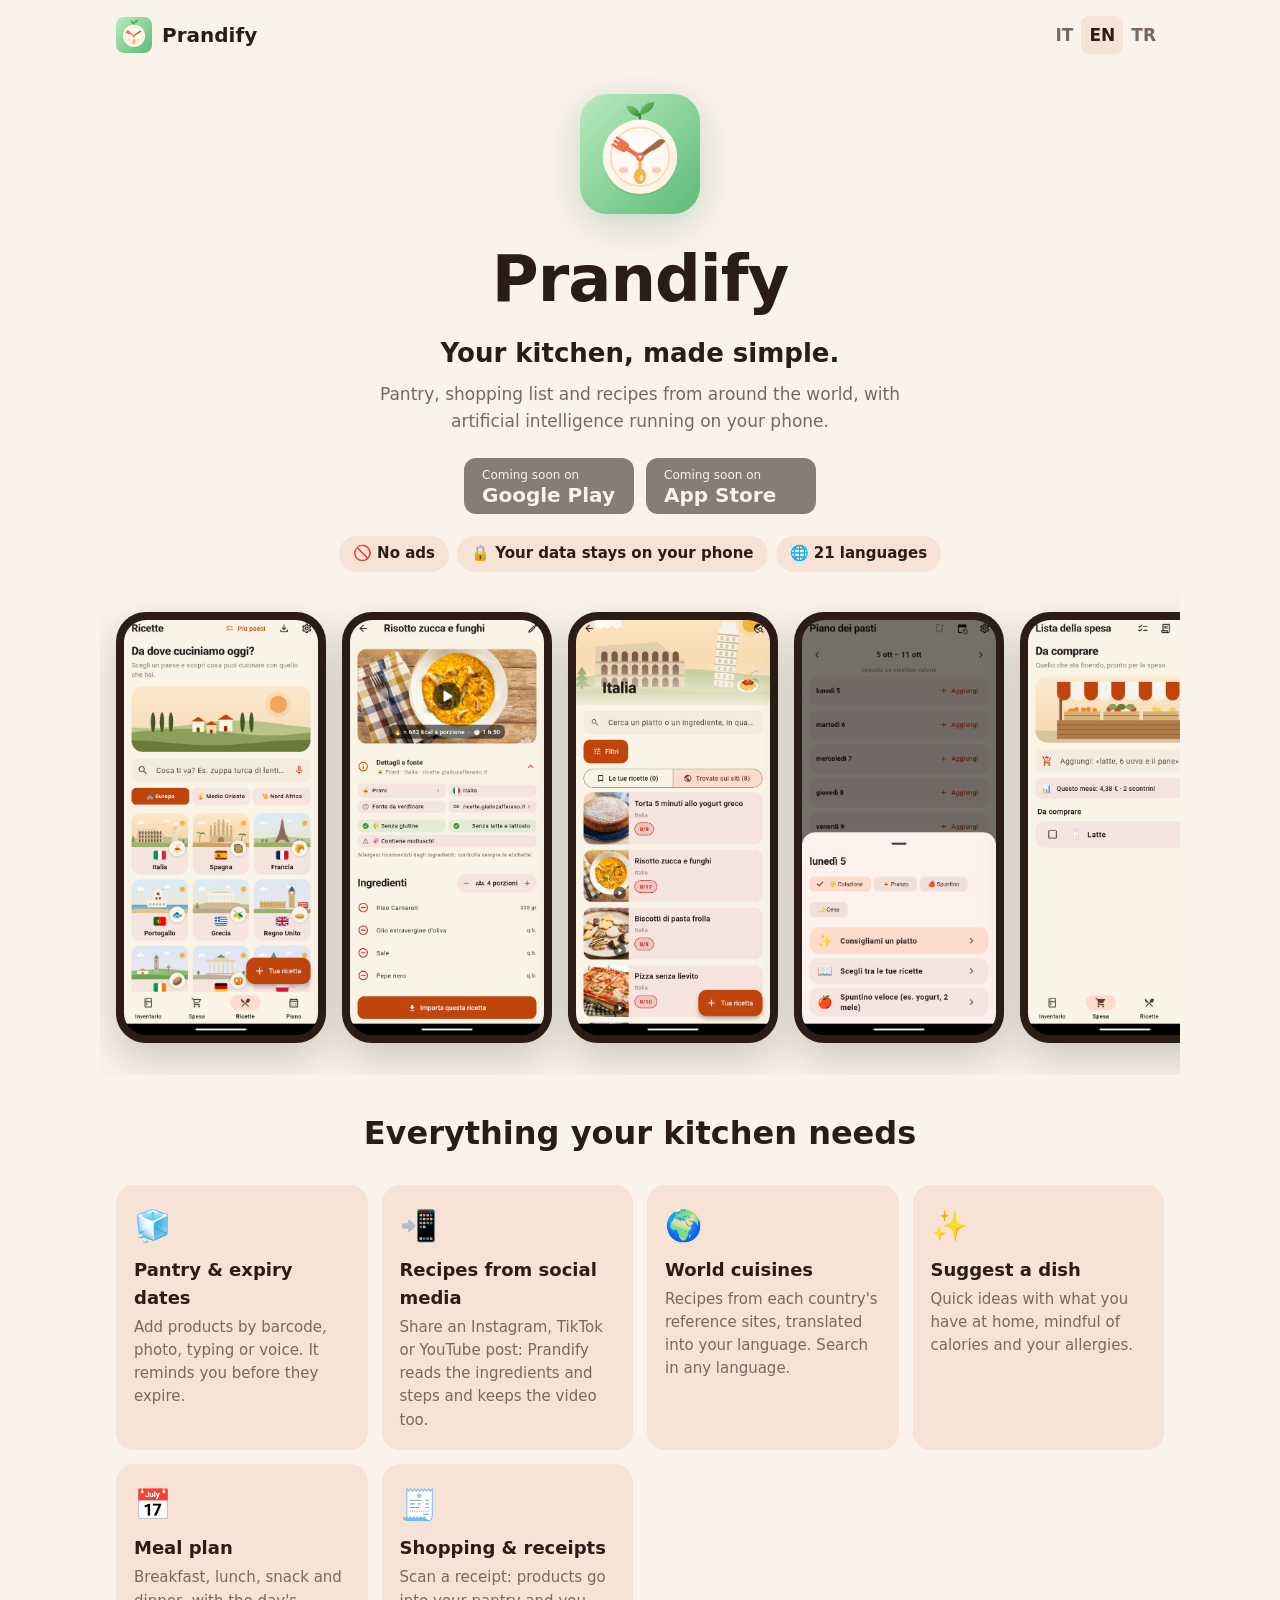
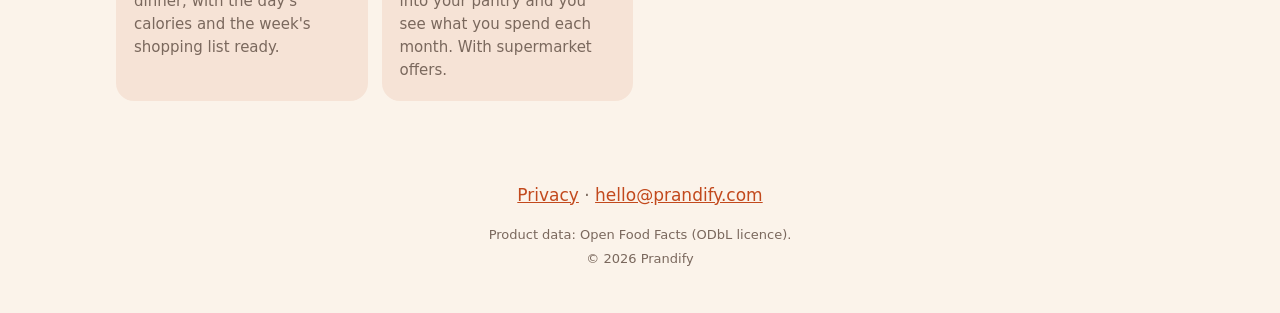
==== index.html @ 636eebac "Sito Prandify: vetrina e privacy" ====
<!doctype html>
<html lang="it">
<head>
  <meta charset="utf-8">
  <meta name="viewport" content="width=device-width, initial-scale=1">
  <title>Prandify — dispensa, spesa e ricette dal mondo</title>
  <meta name="description" content="Prandify: la tua dispensa, la lista della spesa e ricette da tutto il mondo, con l'intelligenza artificiale sul telefono. Gratis, senza pubblicità.">
  <link rel="icon" href="img/logo.svg" type="image/svg+xml">
  <link rel="apple-touch-icon" href="img/apple-touch-icon.png">
  <meta property="og:title" content="Prandify">
  <meta property="og:description" content="Dispensa, spesa e ricette dal mondo, con l'IA sul tuo telefono.">
  <meta property="og:image" content="https://prandify.com/img/logo.png">
  <link rel="stylesheet" href="style.css">
</head>
<body>
  <header class="top">
    <a class="brand" href="./"><img src="img/logo.svg" alt="" width="36" height="36"> Prandify</a>
    <nav class="langs" aria-label="Language">
      <button data-lang="it">IT</button><button data-lang="en">EN</button><button data-lang="tr">TR</button>
    </nav>
  </header>

  <main>
    <section class="hero">
      <img class="hero-logo" src="img/logo.svg" alt="Prandify" width="120" height="120">
      <h1>Prandify</h1>
      <p class="tagline" data-i18n="tagline"></p>
      <p class="sub" data-i18n="sub"></p>
      <div class="stores">
        <a class="store disabled" aria-disabled="true"><span class="store-small" data-i18n="soon"></span><span class="store-big">Google Play</span></a>
        <a class="store disabled" aria-disabled="true"><span class="store-small" data-i18n="soon"></span><span class="store-big">App Store</span></a>
      </div>
      <ul class="promises">
        <li data-i18n="p1"></li><li data-i18n="p2"></li><li data-i18n="p3"></li>
      </ul>
    </section>

    <section class="shots" aria-label="Screenshots">
      <div class="phone"><img src="img/recipes.jpg" alt="" loading="lazy"></div>
      <div class="phone"><img src="img/recipe.jpg" alt="" loading="lazy"></div>
      <div class="phone"><img src="img/country.jpg" alt="" loading="lazy"></div>
      <div class="phone"><img src="img/plan.jpg" alt="" loading="lazy"></div>
      <div class="phone"><img src="img/shopping.jpg" alt="" loading="lazy"></div>
    </section>

    <section class="features">
      <h2 data-i18n="featTitle"></h2>
      <div class="grid">
        <article><span>🧊</span><h3 data-i18n="f1t"></h3><p data-i18n="f1"></p></article>
        <article><span>📲</span><h3 data-i18n="f2t"></h3><p data-i18n="f2"></p></article>
        <article><span>🌍</span><h3 data-i18n="f3t"></h3><p data-i18n="f3"></p></article>
        <article><span>✨</span><h3 data-i18n="f4t"></h3><p data-i18n="f4"></p></article>
        <article><span>📅</span><h3 data-i18n="f5t"></h3><p data-i18n="f5"></p></article>
        <article><span>🧾</span><h3 data-i18n="f6t"></h3><p data-i18n="f6"></p></article>
      </div>
    </section>
  </main>

  <footer>
    <p><a href="privacy.html" data-i18n="privacy"></a> · <a href="mailto:hello@prandify.com">hello@prandify.com</a></p>
    <p class="small" data-i18n="off"></p>
    <p class="small">© 2026 Prandify</p>
  </footer>

  <script>
    const T = {
      it: {
        tagline: "La tua cucina, più semplice.",
        sub: "Dispensa, lista della spesa e ricette da tutto il mondo, con l'intelligenza artificiale che gira sul tuo telefono.",
        soon: "Presto su",
        p1: "🚫 Niente pubblicità", p2: "🔒 I tuoi dati restano sul telefono", p3: "🌐 21 lingue",
        featTitle: "Tutto quello che serve in cucina",
        f1t: "Dispensa e scadenze", f1: "Aggiungi i prodotti con il codice a barre, una foto, scrivendo o a voce. Ti avvisa prima che scadano.",
        f2t: "Ricette dai social", f2: "Condividi un reel di Instagram, TikTok o YouTube: Prandify legge ingredienti e passaggi e salva anche il video.",
        f3t: "Cucine del mondo", f3: "Ricette dai siti di riferimento di ogni paese, tradotte nella tua lingua. Cerca anche in lingue diverse.",
        f4t: "Consigliami un piatto", f4: "Idee veloci con quello che hai in casa, attente alle calorie e alle tue allergie.",
        f5t: "Piano dei pasti", f5: "Colazione, pranzo, spuntino e cena, con le calorie del giorno e la spesa della settimana pronta.",
        f6t: "Spesa e scontrini", f6: "Leggi lo scontrino: i prodotti vanno in dispensa e vedi quanto spendi ogni mese. Con le offerte dei supermercati.",
        privacy: "Privacy",
        off: "Dati dei prodotti: Open Food Facts (licenza ODbL)."
      },
      en: {
        tagline: "Your kitchen, made simple.",
        sub: "Pantry, shopping list and recipes from around the world, with artificial intelligence running on your phone.",
        soon: "Coming soon on",
        p1: "🚫 No ads", p2: "🔒 Your data stays on your phone", p3: "🌐 21 languages",
        featTitle: "Everything your kitchen needs",
        f1t: "Pantry & expiry dates", f1: "Add products by barcode, photo, typing or voice. It reminds you before they expire.",
        f2t: "Recipes from social media", f2: "Share an Instagram, TikTok or YouTube post: Prandify reads the ingredients and steps and keeps the video too.",
        f3t: "World cuisines", f3: "Recipes from each country's reference sites, translated into your language. Search in any language.",
        f4t: "Suggest a dish", f4: "Quick ideas with what you have at home, mindful of calories and your allergies.",
        f5t: "Meal plan", f5: "Breakfast, lunch, snack and dinner, with the day's calories and the week's shopping list ready.",
        f6t: "Shopping & receipts", f6: "Scan a receipt: products go into your pantry and you see what you spend each month. With supermarket offers.",
        privacy: "Privacy",
        off: "Product data: Open Food Facts (ODbL licence)."
      },
      tr: {
        tagline: "Mutfağın, daha kolay.",
        sub: "Kiler, alışveriş listesi ve dünyanın dört bir yanından tarifler; yapay zekâ doğrudan telefonunda çalışır.",
        soon: "Yakında",
        p1: "🚫 Reklam yok", p2: "🔒 Verilerin telefonunda kalır", p3: "🌐 21 dil",
        featTitle: "Mutfakta ihtiyacın olan her şey",
        f1t: "Kiler ve son kullanma tarihleri", f1: "Ürünleri barkodla, fotoğrafla, yazarak ya da sesle ekle. Bozulmadan önce hatırlatır.",
        f2t: "Sosyal medyadan tarifler", f2: "Instagram, TikTok veya YouTube paylaşımını gönder: Prandify malzemeleri ve adımları okur, videoyu da saklar.",
        f3t: "Dünya mutfakları", f3: "Her ülkenin başlıca sitelerinden tarifler, kendi dilinde. İstediğin dilde ara.",
        f4t: "Bana bir yemek öner", f4: "Evdekilerle hızlı fikirler; kalorine ve alerjilerine dikkat eder.",
        f5t: "Yemek planı", f5: "Kahvaltı, öğle, ara öğün ve akşam; günün kalorisi ve haftanın alışveriş listesi hazır.",
        f6t: "Alışveriş ve fişler", f6: "Fişi okut: ürünler kilere geçer, her ay ne kadar harcadığını görürsün. Market indirimleriyle.",
        privacy: "Gizlilik",
        off: "Ürün verileri: Open Food Facts (ODbL lisansı)."
      }
    };
    function setLang(l) {
      const t = T[l] || T.en;
      document.documentElement.lang = l;
      document.querySelectorAll('[data-i18n]').forEach(e => { e.textContent = t[e.dataset.i18n] || ''; });
      document.querySelectorAll('.langs button').forEach(b => b.classList.toggle('on', b.dataset.lang === l));
      try { localStorage.setItem('lang', l); } catch (_) {}
    }
    document.querySelectorAll('.langs button').forEach(b => b.onclick = () => setLang(b.dataset.lang));
    let saved = null;
    try { saved = localStorage.getItem('lang'); } catch (_) {}
    const nav = (navigator.language || 'en').slice(0, 2);
    setLang(saved || (T[nav] ? nav : 'en'));
  </script>
</body>
</html>
---- style.css ----
:root {
  --bg: #fbf3ea;
  --card: #f6e3d6;
  --text: #2b1d16;
  --muted: #7a685d;
  --accent: #c2491d;
  --green: #5dbb7a;
}
@media (prefers-color-scheme: dark) {
  :root { --bg: #1d1714; --card: #2c221d; --text: #f6ece4; --muted: #b9a79b; --accent: #f07a4b; }
}
* { box-sizing: border-box; }
body {
  margin: 0;
  background: var(--bg);
  color: var(--text);
  font: 17px/1.55 system-ui, -apple-system, "Segoe UI", Roboto, sans-serif;
}
a { color: var(--accent); }
.top {
  display: flex; align-items: center; justify-content: space-between;
  max-width: 1080px; margin: 0 auto; padding: 16px;
}
.brand { display: flex; align-items: center; gap: 10px; font-weight: 800; font-size: 20px; color: var(--text); text-decoration: none; }
.langs button {
  border: 0; background: transparent; color: var(--muted); font: inherit; font-weight: 700;
  padding: 6px 8px; border-radius: 8px; cursor: pointer;
}
.langs button.on { background: var(--card); color: var(--text); }

.hero { max-width: 720px; margin: 0 auto; padding: 24px 16px 8px; text-align: center; }
.hero-logo { filter: drop-shadow(0 10px 20px rgba(46, 125, 79, .25)); }
.hero h1 { font-size: clamp(40px, 8vw, 64px); margin: 8px 0 0; letter-spacing: -1px; }
.tagline { font-size: clamp(20px, 4vw, 26px); font-weight: 700; margin: 4px 0 8px; }
.sub { color: var(--muted); margin: 0 auto 24px; max-width: 560px; }
.stores { display: flex; gap: 12px; justify-content: center; flex-wrap: wrap; }
.store {
  display: flex; flex-direction: column; align-items: flex-start; min-width: 170px;
  padding: 8px 18px; border-radius: 12px; background: var(--text); color: var(--bg); text-decoration: none;
}
.store.disabled { opacity: .55; cursor: default; }
.store-small { font-size: 12px; }
.store-big { font-size: 20px; font-weight: 800; line-height: 1.1; }
.promises { list-style: none; padding: 0; margin: 22px 0 0; display: flex; gap: 8px; justify-content: center; flex-wrap: wrap; }
.promises li { background: var(--card); border-radius: 999px; padding: 6px 14px; font-size: 15px; font-weight: 600; }

.shots {
  display: flex; gap: 16px; overflow-x: auto; scroll-snap-type: x mandatory;
  padding: 32px 16px; max-width: 1080px; margin: 0 auto;
}
.phone {
  flex: 0 0 auto; width: 210px; scroll-snap-align: center;
  border: 8px solid #2b1d16; border-radius: 30px; overflow: hidden; background: #000;
  box-shadow: 0 16px 40px rgba(0, 0, 0, .18);
}
.phone img { display: block; width: 100%; height: auto; }

.features { max-width: 1080px; margin: 0 auto; padding: 8px 16px 40px; }
.features h2 { text-align: center; font-size: clamp(24px, 5vw, 32px); }
.grid { display: grid; grid-template-columns: repeat(auto-fit, minmax(240px, 1fr)); gap: 14px; }
.grid article { background: var(--card); border-radius: 18px; padding: 18px; }
.grid span { font-size: 30px; }
.grid h3 { margin: 6px 0 4px; font-size: 18px; }
.grid p { margin: 0; color: var(--muted); font-size: 15px; }

footer { text-align: center; padding: 24px 16px 40px; color: var(--muted); }
footer .small { font-size: 13px; margin: 4px 0; }

/* Privacy */
.doc { max-width: 760px; margin: 0 auto; padding: 8px 16px 40px; }
.doc h1 { font-size: 32px; }
.doc h2 { font-size: 20px; margin-top: 28px; }
.doc p, .doc li { color: var(--text); }
.doc .meta { color: var(--muted); font-size: 14px; }
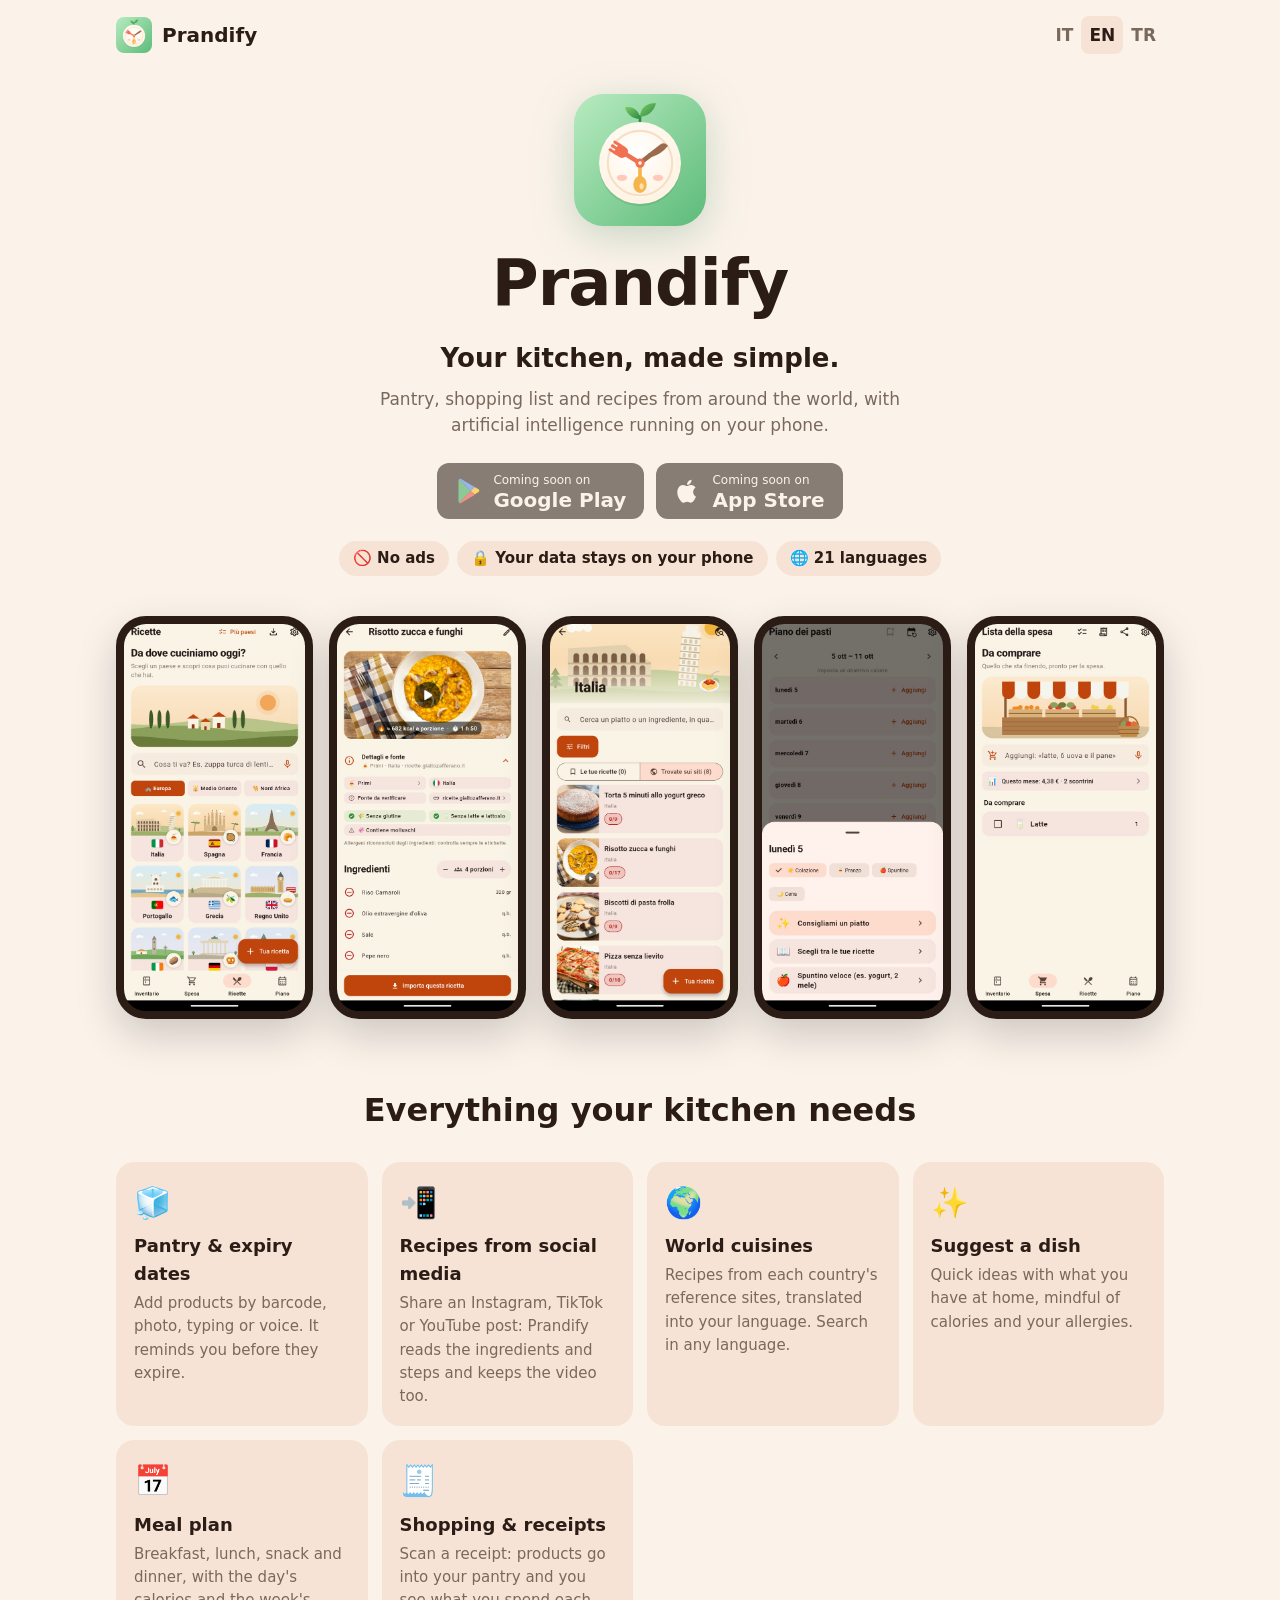
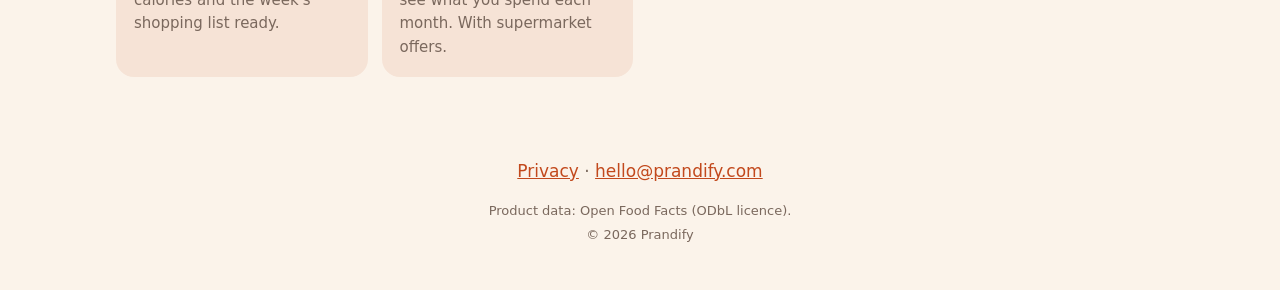
==== commit 2659914e: "Logo animato, icone degli store, screenshot interi" ====
--- a/index.html
+++ b/index.html
@@ -22,13 +22,52 @@
 
   <main>
     <section class="hero">
-      <img class="hero-logo" src="img/logo.svg" alt="Prandify" width="120" height="120">
+      <div class="hero-logo"><svg class="logo-anim" role="img" aria-label="Prandify" xmlns="http://www.w3.org/2000/svg" viewBox="0 0 1024 1024">
+  <defs>
+    <linearGradient id="bg" x1="0" y1="0" x2="1" y2="1">
+      <stop offset="0" stop-color="#B8EBC0"/><stop offset="1" stop-color="#5DBB7A"/>
+    </linearGradient>
+    <radialGradient id="plate" cx="0.45" cy="0.38" r="0.75">
+      <stop offset="0" stop-color="#FFFFFF"/><stop offset="1" stop-color="#FFF0DC"/>
+    </radialGradient>
+    <linearGradient id="leaf" x1="0" y1="0" x2="1" y2="1">
+      <stop offset="0" stop-color="#7CCB63"/><stop offset="1" stop-color="#2F8A46"/>
+    </linearGradient>
+  </defs>
+  <rect width="1024" height="1024" rx="230" fill="url(#bg)"/>
+  <path d="M512 232 C512 205 512 190 512 172" stroke="#2F8A46" stroke-width="20" fill="none" stroke-linecap="round"/>
+  <path d="M512 192 C460 194 410 162 396 102 C460 92 510 132 512 192 Z" fill="url(#leaf)"/>
+  <path d="M512 176 C566 176 620 138 636 72 C566 64 514 108 512 176 Z" fill="url(#leaf)"/>
+  <circle cx="512" cy="552" r="318" fill="#2E7D4F" opacity="0.18"/>
+  <circle cx="512" cy="536" r="318" fill="url(#plate)"/>
+  <circle cx="512" cy="536" r="250" fill="none" stroke="#F6DFC4" stroke-width="16"/>
+  <ellipse cx="372" cy="650" rx="40" ry="24" fill="#FFB4A2" opacity="0.7"/>
+  <ellipse cx="652" cy="650" rx="40" ry="24" fill="#FFB4A2" opacity="0.7"/>
+  <g class="hand hand-fork"><g transform="rotate(-58 512 536)" fill="#F27052">
+    <rect x="494" y="390" width="36" height="150" rx="18"/>
+    <path d="M466 318 h92 v52 q0 46 -46 46 q-46 0 -46 -46 z"/>
+    <rect x="466" y="272" width="22" height="70" rx="11"/>
+    <rect x="501" y="272" width="22" height="70" rx="11"/>
+    <rect x="536" y="272" width="22" height="70" rx="11"/>
+  </g></g>
+  <g class="hand hand-knife"><g transform="rotate(52 512 536)" fill="#9C6B4E">
+    <rect x="494" y="420" width="36" height="120" rx="18"/>
+    <path d="M494 440 V330 Q494 286 540 282 Q560 360 530 440 Z"/>
+  </g></g>
+  <g class="hand hand-spoon"><g transform="rotate(180 512 536)" fill="#F6B44C">
+    <rect x="498" y="420" width="28" height="120" rx="14"/>
+    <ellipse cx="512" cy="370" rx="52" ry="66"/>
+    <ellipse cx="500" cy="356" rx="16" ry="24" fill="#FFF3D6" opacity="0.7"/>
+  </g></g>
+  <circle cx="512" cy="536" r="36" fill="#F27052"/>
+  <circle cx="512" cy="536" r="14" fill="#FFF6EA"/>
+</svg></div>
       <h1>Prandify</h1>
       <p class="tagline" data-i18n="tagline"></p>
       <p class="sub" data-i18n="sub"></p>
       <div class="stores">
-        <a class="store disabled" aria-disabled="true"><span class="store-small" data-i18n="soon"></span><span class="store-big">Google Play</span></a>
-        <a class="store disabled" aria-disabled="true"><span class="store-small" data-i18n="soon"></span><span class="store-big">App Store</span></a>
+        <a class="store disabled" aria-disabled="true"><svg class="store-ico" viewBox="0 0 24 24" aria-hidden="true"><path fill="#34A853" d="M3.6 1.8 13.4 12 3.6 22.2c-.4-.3-.6-.8-.6-1.4V3.2c0-.6.2-1.1.6-1.4z"/><path fill="#FBBC04" d="m16.8 8.6 3.4 2c.9.5.9 1.8 0 2.3l-3.4 2L13.4 12z"/><path fill="#4285F4" d="M3.6 1.8c.4-.3 1-.4 1.6-.1L16.8 8.6 13.4 12z"/><path fill="#EA4335" d="M13.4 12l3.4 3.4L5.2 22.3c-.6.3-1.2.2-1.6-.1z"/></svg><span class="store-txt"><span class="store-small" data-i18n="soon"></span><span class="store-big">Google Play</span></span></a>
+        <a class="store disabled" aria-disabled="true"><svg class="store-ico" viewBox="0 0 24 24" aria-hidden="true"><path fill="currentColor" d="M16.4 12.7c0-2.5 2-3.7 2.1-3.8-1.2-1.7-3-1.9-3.6-2-1.5-.2-3 .9-3.8.9-.8 0-2-.9-3.3-.9-1.7 0-3.3 1-4.1 2.5-1.8 3.1-.5 7.6 1.3 10.1.8 1.2 1.8 2.6 3.1 2.5 1.2 0 1.7-.8 3.2-.8s1.9.8 3.2.8c1.3 0 2.2-1.2 3-2.4.9-1.4 1.3-2.7 1.3-2.8 0 0-2.4-1-2.4-4.1zM14 5.3c.7-.8 1.1-1.9 1-3-1 0-2.1.7-2.8 1.5-.6.7-1.2 1.8-1 2.9 1.1.1 2.1-.6 2.8-1.4z"/></svg><span class="store-txt"><span class="store-small" data-i18n="soon"></span><span class="store-big">App Store</span></span></a>
       </div>
       <ul class="promises">
         <li data-i18n="p1"></li><li data-i18n="p2"></li><li data-i18n="p3"></li>
--- a/style.css
+++ b/style.css
@@ -29,27 +29,38 @@
 .langs button.on { background: var(--card); color: var(--text); }
 
 .hero { max-width: 720px; margin: 0 auto; padding: 24px 16px 8px; text-align: center; }
-.hero-logo { filter: drop-shadow(0 10px 20px rgba(46, 125, 79, .25)); }
+.hero-logo { width: 132px; height: 132px; margin: 0 auto; filter: drop-shadow(0 10px 20px rgba(46, 125, 79, .25)); }
+.logo-anim { width: 100%; height: 100%; display: block; }
+/* Le posate girano una volta come lancette, poi si fermano al loro posto. */
+.logo-anim .hand { transform-box: view-box; transform-origin: 512px 536px; animation: spin 1.8s cubic-bezier(.45, 0, .2, 1) .3s 1 both; }
+.logo-anim .hand-fork { animation-duration: 2.2s; }
+.logo-anim .hand-knife { animation-duration: 1.8s; animation-name: spin2; }
+.logo-anim .hand-spoon { animation-duration: 1.4s; animation-name: spin3; }
+@keyframes spin { from { transform: rotate(-360deg); } to { transform: rotate(0); } }
+@keyframes spin2 { from { transform: rotate(-720deg); } to { transform: rotate(0); } }
+@keyframes spin3 { from { transform: rotate(-1080deg); } to { transform: rotate(0); } }
+@media (prefers-reduced-motion: reduce) { .logo-anim .hand { animation: none; } }
 .hero h1 { font-size: clamp(40px, 8vw, 64px); margin: 8px 0 0; letter-spacing: -1px; }
 .tagline { font-size: clamp(20px, 4vw, 26px); font-weight: 700; margin: 4px 0 8px; }
 .sub { color: var(--muted); margin: 0 auto 24px; max-width: 560px; }
 .stores { display: flex; gap: 12px; justify-content: center; flex-wrap: wrap; }
 .store {
-  display: flex; flex-direction: column; align-items: flex-start; min-width: 170px;
+  display: flex; align-items: center; gap: 10px; min-width: 180px;
   padding: 8px 18px; border-radius: 12px; background: var(--text); color: var(--bg); text-decoration: none;
 }
 .store.disabled { opacity: .55; cursor: default; }
+.store-ico { width: 28px; height: 28px; flex: 0 0 28px; }
+.store-txt { display: flex; flex-direction: column; align-items: flex-start; }
 .store-small { font-size: 12px; }
 .store-big { font-size: 20px; font-weight: 800; line-height: 1.1; }
 .promises { list-style: none; padding: 0; margin: 22px 0 0; display: flex; gap: 8px; justify-content: center; flex-wrap: wrap; }
 .promises li { background: var(--card); border-radius: 999px; padding: 6px 14px; font-size: 15px; font-weight: 600; }
 
 .shots {
-  display: flex; gap: 16px; overflow-x: auto; scroll-snap-type: x mandatory;
+  display: grid; grid-template-columns: repeat(auto-fit, minmax(150px, 1fr)); gap: 16px;
   padding: 32px 16px; max-width: 1080px; margin: 0 auto;
 }
 .phone {
-  flex: 0 0 auto; width: 210px; scroll-snap-align: center;
   border: 8px solid #2b1d16; border-radius: 30px; overflow: hidden; background: #000;
   box-shadow: 0 16px 40px rgba(0, 0, 0, .18);
 }
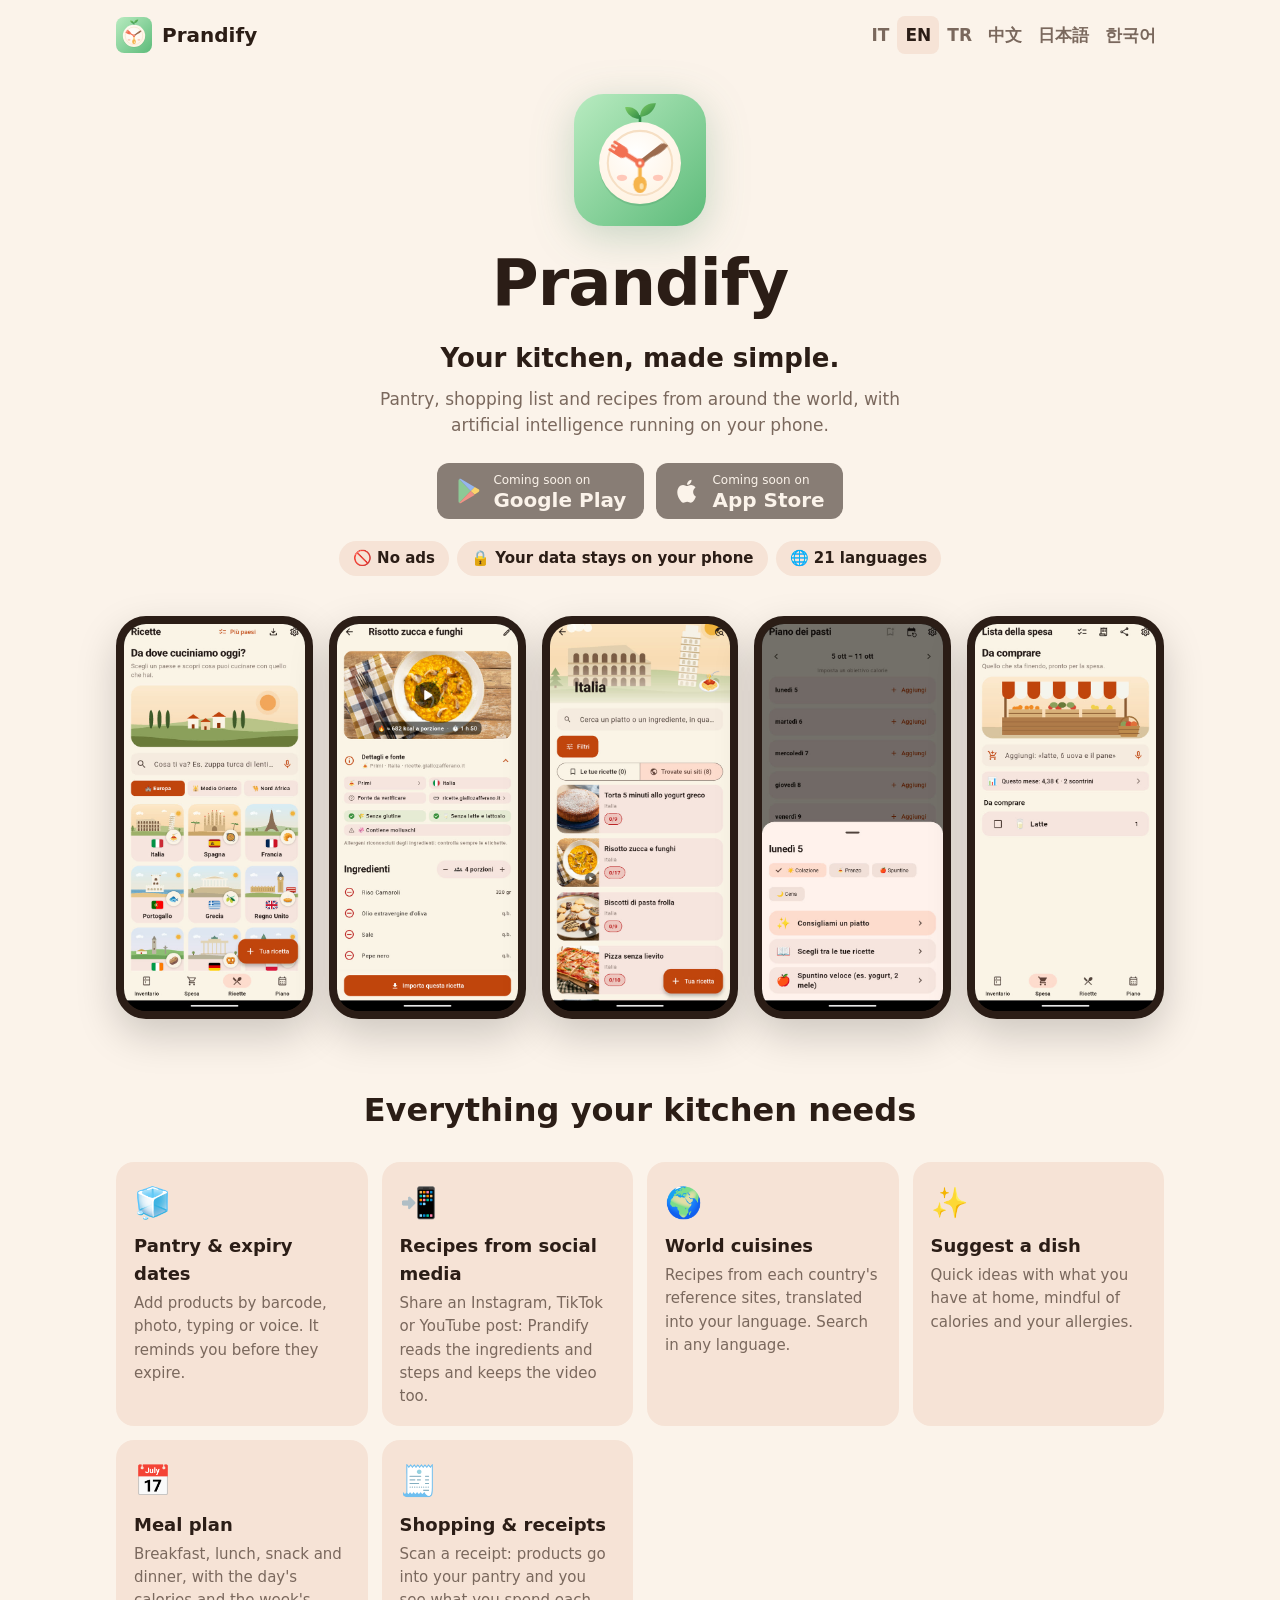
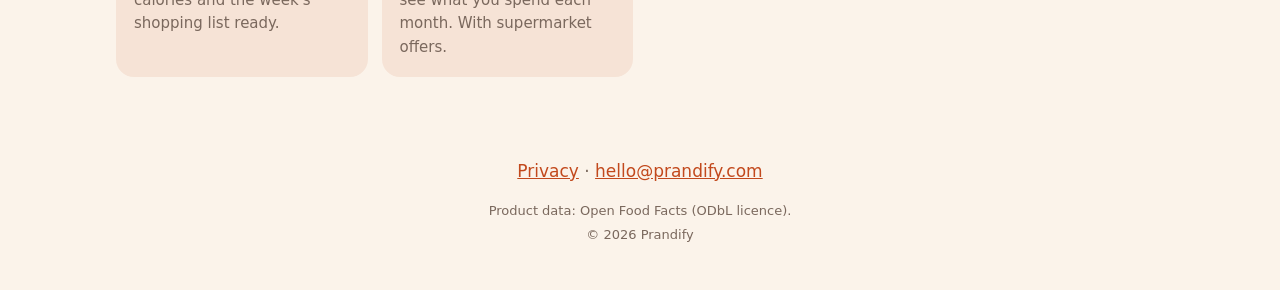
==== commit 685f824d: "Cinese, giapponese e coreano, con il logo a bacchette che gira al cambio lingua" ====
--- a/index.html
+++ b/index.html
@@ -14,9 +14,9 @@
 </head>
 <body>
   <header class="top">
-    <a class="brand" href="./"><img src="img/logo.svg" alt="" width="36" height="36"> Prandify</a>
+    <a class="brand" href="./"><img class="brand-logo" src="img/logo.svg" alt="" width="36" height="36"> Prandify</a>
     <nav class="langs" aria-label="Language">
-      <button data-lang="it">IT</button><button data-lang="en">EN</button><button data-lang="tr">TR</button>
+      <button data-lang="it">IT</button><button data-lang="en">EN</button><button data-lang="tr">TR</button><button data-lang="zh">中文</button><button data-lang="ja">日本語</button><button data-lang="ko">한국어</button>
     </nav>
   </header>
 
@@ -33,6 +33,9 @@
     <linearGradient id="leaf" x1="0" y1="0" x2="1" y2="1">
       <stop offset="0" stop-color="#7CCB63"/><stop offset="1" stop-color="#2F8A46"/>
     </linearGradient>
+    <linearGradient id="wood" x1="0" y1="0" x2="1" y2="0">
+      <stop offset="0" stop-color="#D49A68"/><stop offset="1" stop-color="#A86E43"/>
+    </linearGradient>
   </defs>
   <rect width="1024" height="1024" rx="230" fill="url(#bg)"/>
   <path d="M512 232 C512 205 512 190 512 172" stroke="#2F8A46" stroke-width="20" fill="none" stroke-linecap="round"/>
@@ -43,6 +46,7 @@
   <circle cx="512" cy="536" r="250" fill="none" stroke="#F6DFC4" stroke-width="16"/>
   <ellipse cx="372" cy="650" rx="40" ry="24" fill="#FFB4A2" opacity="0.7"/>
   <ellipse cx="652" cy="650" rx="40" ry="24" fill="#FFB4A2" opacity="0.7"/>
+  <g class="set set-cutlery">
   <g class="hand hand-fork"><g transform="rotate(-58 512 536)" fill="#F27052">
     <rect x="494" y="390" width="36" height="150" rx="18"/>
     <path d="M466 318 h92 v52 q0 46 -46 46 q-46 0 -46 -46 z"/>
@@ -59,6 +63,19 @@
     <ellipse cx="512" cy="370" rx="52" ry="66"/>
     <ellipse cx="500" cy="356" rx="16" ry="24" fill="#FFF3D6" opacity="0.7"/>
   </g></g>
+  </g>
+  <g class="set set-sticks">
+  <g class="hand hand-s1"><g transform="rotate(-58 512 536)">
+    <path d="M492 590 Q492 604 512 604 Q532 604 532 590 L522 335 Q512 321 502 335 Z" fill="url(#wood)"/>
+    <rect x="493" y="470" width="38" height="22" rx="6" fill="#F27052"/>
+    <rect x="495" y="500" width="34" height="8" rx="4" fill="#F27052" opacity="0.8"/>
+  </g></g>
+  <g class="hand hand-s2"><g transform="rotate(52 512 536)">
+    <path d="M492 590 Q492 604 512 604 Q532 604 532 590 L522 275 Q512 261 502 275 Z" fill="url(#wood)"/>
+    <rect x="493" y="470" width="38" height="22" rx="6" fill="#F27052"/>
+    <rect x="495" y="500" width="34" height="8" rx="4" fill="#F27052" opacity="0.8"/>
+  </g></g>
+  </g>
   <circle cx="512" cy="536" r="36" fill="#F27052"/>
   <circle cx="512" cy="536" r="14" fill="#FFF6EA"/>
 </svg></div>
@@ -147,11 +164,73 @@
         f6t: "Alışveriş ve fişler", f6: "Fişi okut: ürünler kilere geçer, her ay ne kadar harcadığını görürsün. Market indirimleriyle.",
         privacy: "Gizlilik",
         off: "Ürün verileri: Open Food Facts (ODbL lisansı)."
+      },
+      zh: {
+        tagline: "让厨房更简单。",
+        sub: "食品储藏、购物清单和来自世界各地的食谱，人工智能直接在你的手机上运行。",
+        soon: "即将上架",
+        p1: "🚫 无广告", p2: "🔒 数据保存在你的手机上", p3: "🌐 21 种语言",
+        featTitle: "厨房所需，一应俱全",
+        f1t: "储藏与保质期", f1: "扫描条形码、拍照、打字或语音添加食品。过期前会提醒你。",
+        f2t: "来自社交媒体的食谱", f2: "分享 Instagram、TikTok 或 YouTube 内容：Prandify 读取食材和步骤，还会保存视频。",
+        f3t: "世界美食", f3: "来自各国权威网站的食谱，翻译成你的语言。可用任何语言搜索。",
+        f4t: "给我推荐一道菜", f4: "用家里现有的食材快速获得灵感，兼顾卡路里和你的过敏原。",
+        f5t: "膳食计划", f5: "早餐、午餐、加餐和晚餐，附每日卡路里，一周的购物清单也已备好。",
+        f6t: "购物与小票", f6: "扫描小票：商品自动进入储藏，每月花费一目了然。还有超市优惠。",
+        privacy: "隐私",
+        off: "产品数据：Open Food Facts（ODbL 许可）。"
+      },
+      ja: {
+        tagline: "キッチンを、もっとシンプルに。",
+        sub: "食品ストック、買い物リスト、世界中のレシピ。AI はあなたのスマホの中で動きます。",
+        soon: "近日公開",
+        p1: "🚫 広告なし", p2: "🔒 データはスマホの中だけ", p3: "🌐 21 言語",
+        featTitle: "キッチンに必要なすべてを",
+        f1t: "ストックと賞味期限", f1: "バーコード、写真、入力、音声で食品を追加。期限が切れる前にお知らせします。",
+        f2t: "SNS からレシピ", f2: "Instagram・TikTok・YouTube の投稿を共有するだけ。Prandify が材料と手順を読み取り、動画も保存します。",
+        f3t: "世界の料理", f3: "各国の定番サイトのレシピを、あなたの言語に翻訳。どの言語でも検索できます。",
+        f4t: "おすすめの一品", f4: "家にある食材ですぐ作れるアイデアを。カロリーとアレルギーにも配慮します。",
+        f5t: "献立プラン", f5: "朝食・昼食・間食・夕食を、1日のカロリーと1週間分の買い物リスト付きで。",
+        f6t: "買い物とレシート", f6: "レシートを読み取れば商品がストックに。毎月の出費もわかります。スーパーのお得情報も。",
+        privacy: "プライバシー",
+        off: "商品データ：Open Food Facts（ODbL ライセンス）"
+      },
+      ko: {
+        tagline: "주방을 더 간단하게.",
+        sub: "식품 보관함, 장보기 목록, 전 세계 레시피까지. 인공지능이 휴대폰에서 직접 작동합니다.",
+        soon: "출시 예정",
+        p1: "🚫 광고 없음", p2: "🔒 데이터는 휴대폰에만 저장", p3: "🌐 21개 언어",
+        featTitle: "주방에 필요한 모든 것",
+        f1t: "보관함과 유통기한", f1: "바코드, 사진, 입력 또는 음성으로 식품을 추가하세요. 유통기한 전에 알려 드립니다.",
+        f2t: "SNS 레시피", f2: "Instagram, TikTok, YouTube 게시물을 공유하면 Prandify가 재료와 조리 과정을 읽고 영상도 저장합니다.",
+        f3t: "세계 요리", f3: "각 나라 대표 사이트의 레시피를 내 언어로 번역해 드립니다. 어떤 언어로도 검색할 수 있어요.",
+        f4t: "요리 추천", f4: "집에 있는 재료로 빠르게 만들 수 있는 아이디어. 칼로리와 알레르기도 고려합니다.",
+        f5t: "식단 계획", f5: "아침, 점심, 간식, 저녁을 하루 칼로리와 함께. 일주일 장보기 목록도 준비됩니다.",
+        f6t: "장보기와 영수증", f6: "영수증을 스캔하면 상품이 보관함으로 들어가고 매달 지출을 확인할 수 있어요. 마트 할인 정보도 함께.",
+        privacy: "개인정보",
+        off: "제품 데이터: Open Food Facts (ODbL 라이선스)"
       }
     };
+    // Cinese, giapponese e coreano: il logo con le bacchette. Cambiando,
+    // le lancette rifanno il loro giro.
+    const STICKS = ['zh', 'ja', 'ko'];
+    function setLogo(l) {
+      const sticks = STICKS.includes(l);
+      const svg = document.querySelector('.logo-anim');
+      const changed = svg.classList.contains('sticks') !== sticks;
+      svg.classList.toggle('sticks', sticks);
+      document.querySelectorAll('.brand-logo').forEach(i => { i.src = sticks ? 'img/logo-sticks.svg' : 'img/logo.svg'; });
+      if (changed && setLogo.ready) {
+        svg.querySelectorAll('.hand').forEach(h => { h.style.animation = 'none'; });
+        svg.getBoundingClientRect();
+        svg.querySelectorAll('.hand').forEach(h => { h.style.animation = ''; });
+      }
+      setLogo.ready = true;
+    }
     function setLang(l) {
       const t = T[l] || T.en;
       document.documentElement.lang = l;
+      setLogo(l);
       document.querySelectorAll('[data-i18n]').forEach(e => { e.textContent = t[e.dataset.i18n] || ''; });
       document.querySelectorAll('.langs button').forEach(b => b.classList.toggle('on', b.dataset.lang === l));
       try { localStorage.setItem('lang', l); } catch (_) {}
--- a/style.css
+++ b/style.css
@@ -22,11 +22,17 @@
   max-width: 1080px; margin: 0 auto; padding: 16px;
 }
 .brand { display: flex; align-items: center; gap: 10px; font-weight: 800; font-size: 20px; color: var(--text); text-decoration: none; }
+.langs { display: flex; flex-wrap: wrap; justify-content: flex-end; }
 .langs button {
   border: 0; background: transparent; color: var(--muted); font: inherit; font-weight: 700;
   padding: 6px 8px; border-radius: 8px; cursor: pointer;
 }
 .langs button.on { background: var(--card); color: var(--text); }
+@media (max-width: 600px) {
+  .top { flex-wrap: wrap; gap: 6px; }
+  .langs { width: 100%; justify-content: center; }
+  .langs button { padding: 4px 7px; }
+}
 
 .hero { max-width: 720px; margin: 0 auto; padding: 24px 16px 8px; text-align: center; }
 .hero-logo { width: 132px; height: 132px; margin: 0 auto; filter: drop-shadow(0 10px 20px rgba(46, 125, 79, .25)); }
@@ -36,6 +42,11 @@
 .logo-anim .hand-fork { animation-duration: 2.2s; }
 .logo-anim .hand-knife { animation-duration: 1.8s; animation-name: spin2; }
 .logo-anim .hand-spoon { animation-duration: 1.4s; animation-name: spin3; }
+.logo-anim .hand-s1 { animation-duration: 2s; }
+.logo-anim .hand-s2 { animation-duration: 1.6s; animation-name: spin2; }
+/* Posate o bacchette (cinese, giapponese, coreano). */
+.logo-anim .set-sticks, .logo-anim.sticks .set-cutlery { display: none; }
+.logo-anim.sticks .set-sticks { display: inline; }
 @keyframes spin { from { transform: rotate(-360deg); } to { transform: rotate(0); } }
 @keyframes spin2 { from { transform: rotate(-720deg); } to { transform: rotate(0); } }
 @keyframes spin3 { from { transform: rotate(-1080deg); } to { transform: rotate(0); } }
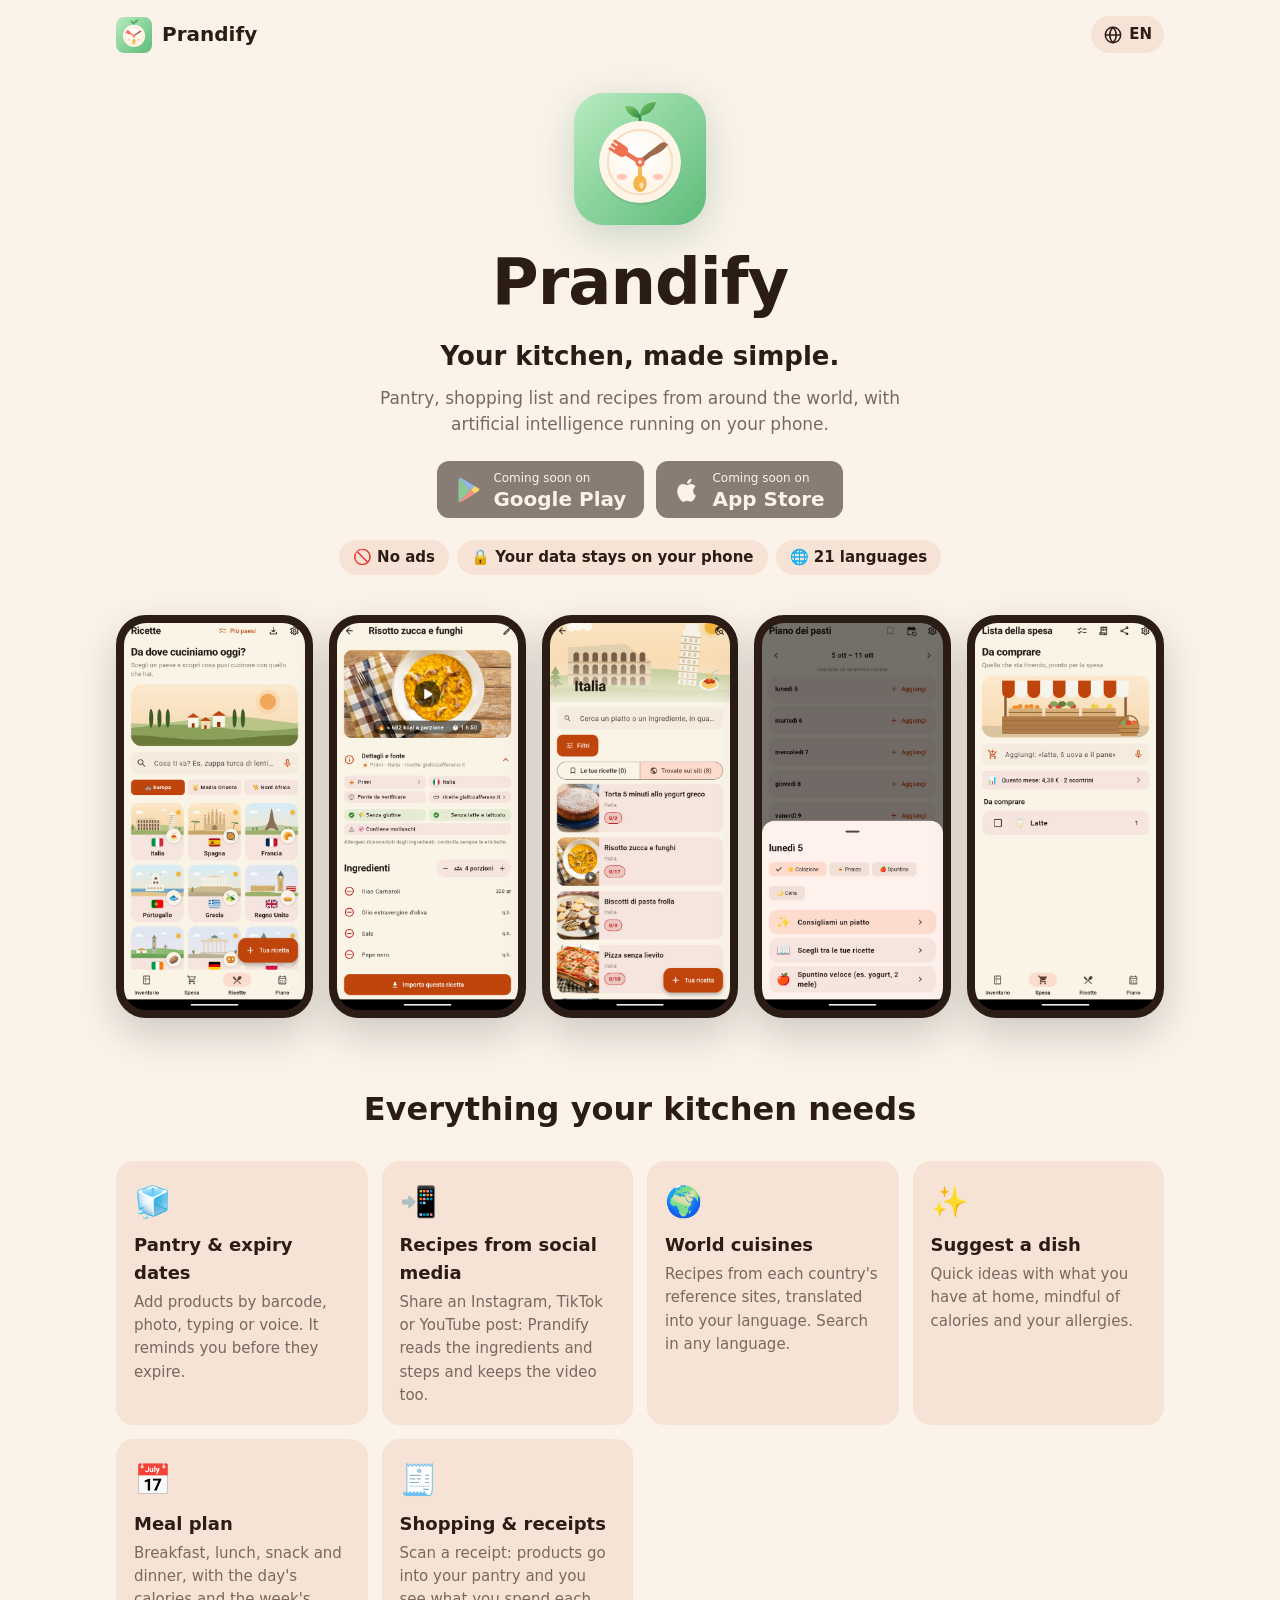
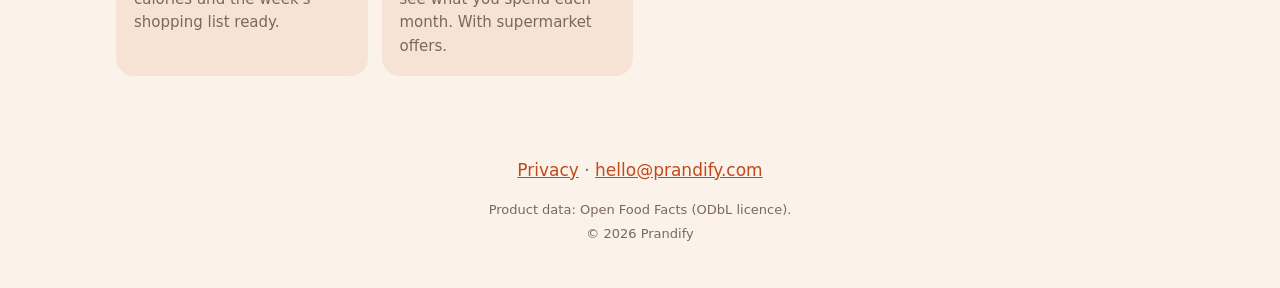
==== commit 5c127eb3: "Lingue in un menu che si apre dal mondo" ====
--- a/index.html
+++ b/index.html
@@ -15,8 +15,11 @@
 <body>
   <header class="top">
     <a class="brand" href="./"><img class="brand-logo" src="img/logo.svg" alt="" width="36" height="36"> Prandify</a>
-    <nav class="langs" aria-label="Language">
-      <button data-lang="it">IT</button><button data-lang="en">EN</button><button data-lang="tr">TR</button><button data-lang="zh">中文</button><button data-lang="ja">日本語</button><button data-lang="ko">한국어</button>
+    <nav class="langs" aria-label="Language" translate="no">
+      <button class="lang-toggle" aria-haspopup="true" aria-expanded="false" aria-label="Language"><svg viewBox="0 0 24 24" width="20" height="20" aria-hidden="true"><circle cx="12" cy="12" r="9.2" fill="none" stroke="currentColor" stroke-width="1.8"/><path d="M3 12h18M12 2.8c2.6 2.6 3.9 5.6 3.9 9.2s-1.3 6.6-3.9 9.2M12 2.8C9.4 5.4 8.1 8.4 8.1 12s1.3 6.6 3.9 9.2" fill="none" stroke="currentColor" stroke-width="1.8"/></svg><span class="lang-current">IT</span></button>
+      <div class="lang-menu" role="menu" hidden>
+        <button role="menuitem" data-lang="it" data-code="IT">Italiano</button><button role="menuitem" data-lang="en" data-code="EN">English</button><button role="menuitem" data-lang="tr" data-code="TR">Türkçe</button><button role="menuitem" data-lang="zh" data-code="中文">中文</button><button role="menuitem" data-lang="ja" data-code="日本語">日本語</button><button role="menuitem" data-lang="ko" data-code="한국어">한국어</button>
+      </div>
     </nav>
   </header>
 
@@ -119,6 +122,21 @@
   </footer>
 
   <script>
+    // Menu delle lingue: si apre dal mondo, si chiude scegliendo, toccando
+    // fuori o con Esc.
+    (function () {
+      const toggle = document.querySelector('.lang-toggle');
+      const menu = document.querySelector('.lang-menu');
+      const open = v => { menu.hidden = !v; toggle.setAttribute('aria-expanded', v); };
+      toggle.onclick = e => { e.stopPropagation(); open(menu.hidden); };
+      menu.addEventListener('click', () => open(false));
+      document.addEventListener('click', e => { if (!menu.contains(e.target)) open(false); });
+      document.addEventListener('keydown', e => { if (e.key === 'Escape') open(false); });
+    })();
+    function showCurrent(l) {
+      const b = document.querySelector('.lang-menu [data-lang="' + l + '"]');
+      document.querySelector('.lang-current').textContent = b ? b.dataset.code : 'EN';
+    }
     const T = {
       it: {
         tagline: "La tua cucina, più semplice.",
@@ -232,10 +250,11 @@
       document.documentElement.lang = l;
       setLogo(l);
       document.querySelectorAll('[data-i18n]').forEach(e => { e.textContent = t[e.dataset.i18n] || ''; });
-      document.querySelectorAll('.langs button').forEach(b => b.classList.toggle('on', b.dataset.lang === l));
+      document.querySelectorAll('.lang-menu button').forEach(b => b.classList.toggle('on', b.dataset.lang === l));
+      showCurrent(l);
       try { localStorage.setItem('lang', l); } catch (_) {}
     }
-    document.querySelectorAll('.langs button').forEach(b => b.onclick = () => setLang(b.dataset.lang));
+    document.querySelectorAll('.lang-menu button').forEach(b => b.onclick = () => setLang(b.dataset.lang));
     let saved = null;
     try { saved = localStorage.getItem('lang'); } catch (_) {}
     const nav = (navigator.language || 'en').slice(0, 2);
--- a/style.css
+++ b/style.css
@@ -22,17 +22,24 @@
   max-width: 1080px; margin: 0 auto; padding: 16px;
 }
 .brand { display: flex; align-items: center; gap: 10px; font-weight: 800; font-size: 20px; color: var(--text); text-decoration: none; }
-.langs { display: flex; flex-wrap: wrap; justify-content: flex-end; }
-.langs button {
-  border: 0; background: transparent; color: var(--muted); font: inherit; font-weight: 700;
-  padding: 6px 8px; border-radius: 8px; cursor: pointer;
+.langs { position: relative; }
+.lang-toggle {
+  display: flex; align-items: center; gap: 6px; border: 0; cursor: pointer;
+  background: var(--card); color: var(--text); font: inherit; font-weight: 700; font-size: 15px;
+  padding: 7px 12px; border-radius: 999px;
 }
-.langs button.on { background: var(--card); color: var(--text); }
-@media (max-width: 600px) {
-  .top { flex-wrap: wrap; gap: 6px; }
-  .langs { width: 100%; justify-content: center; }
-  .langs button { padding: 4px 7px; }
+.lang-menu {
+  position: absolute; right: 0; top: calc(100% + 6px); z-index: 10; min-width: 160px;
+  display: flex; flex-direction: column; padding: 6px; border-radius: 14px;
+  background: var(--bg); box-shadow: 0 10px 30px rgba(0, 0, 0, .18); border: 1px solid var(--card);
 }
+.lang-menu[hidden] { display: none; }
+.lang-menu button {
+  border: 0; background: transparent; color: var(--text); font: inherit; font-size: 16px;
+  text-align: left; padding: 9px 12px; border-radius: 10px; cursor: pointer;
+}
+.lang-menu button:hover { background: var(--card); }
+.lang-menu button.on { background: var(--card); font-weight: 700; }
 
 .hero { max-width: 720px; margin: 0 auto; padding: 24px 16px 8px; text-align: center; }
 .hero-logo { width: 132px; height: 132px; margin: 0 auto; filter: drop-shadow(0 10px 20px rgba(46, 125, 79, .25)); }
